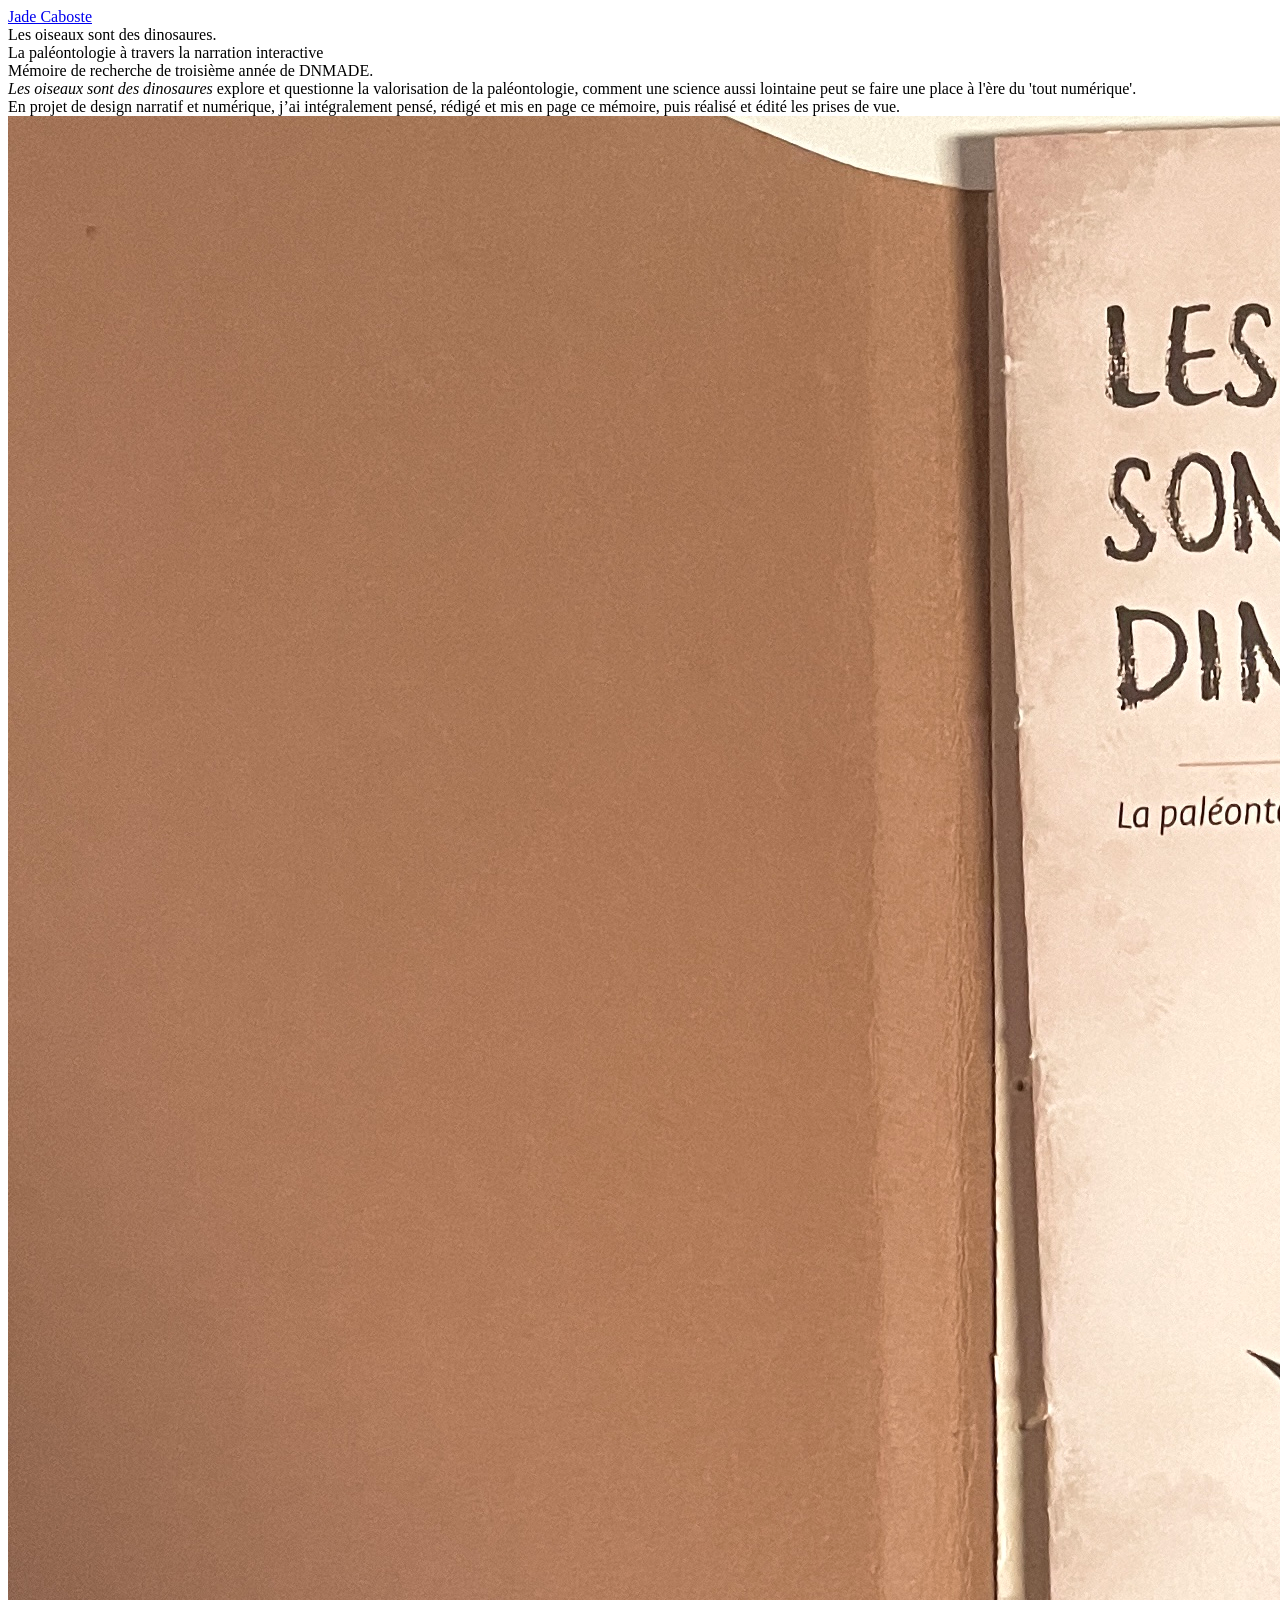
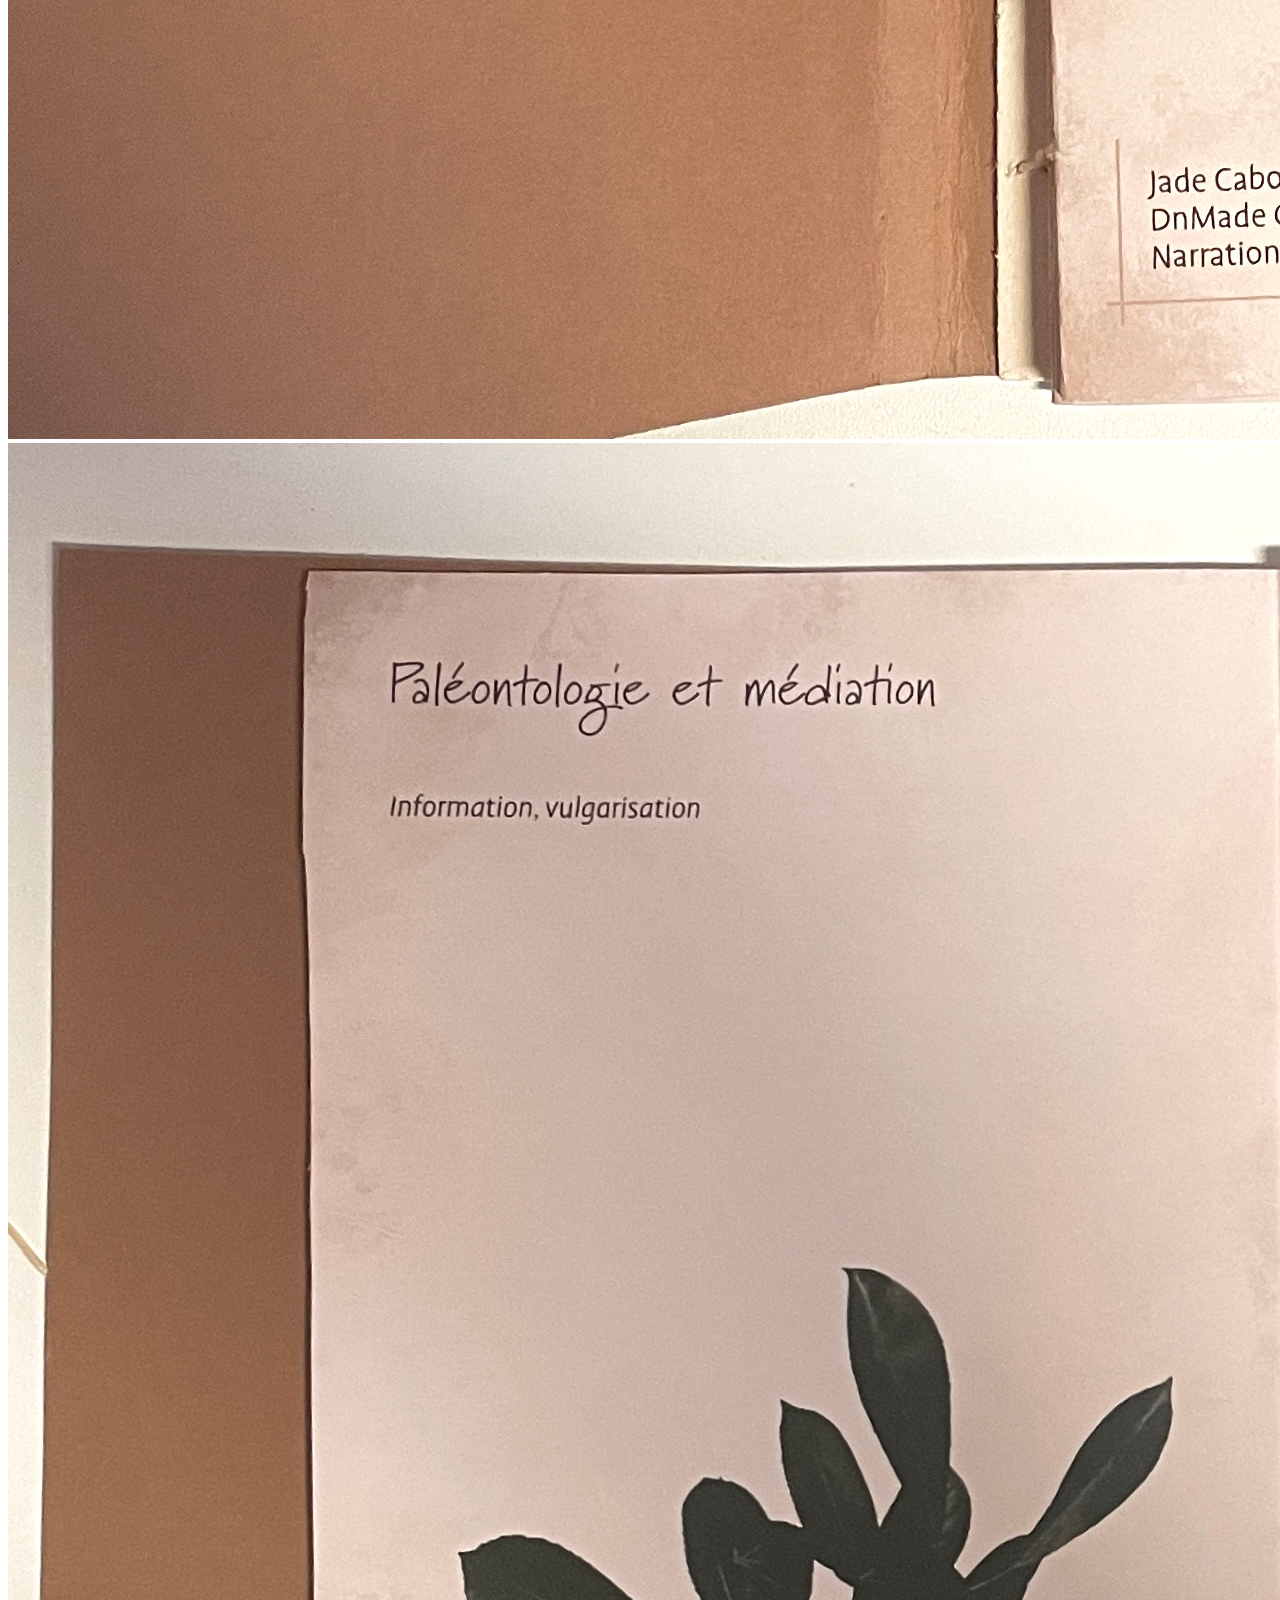
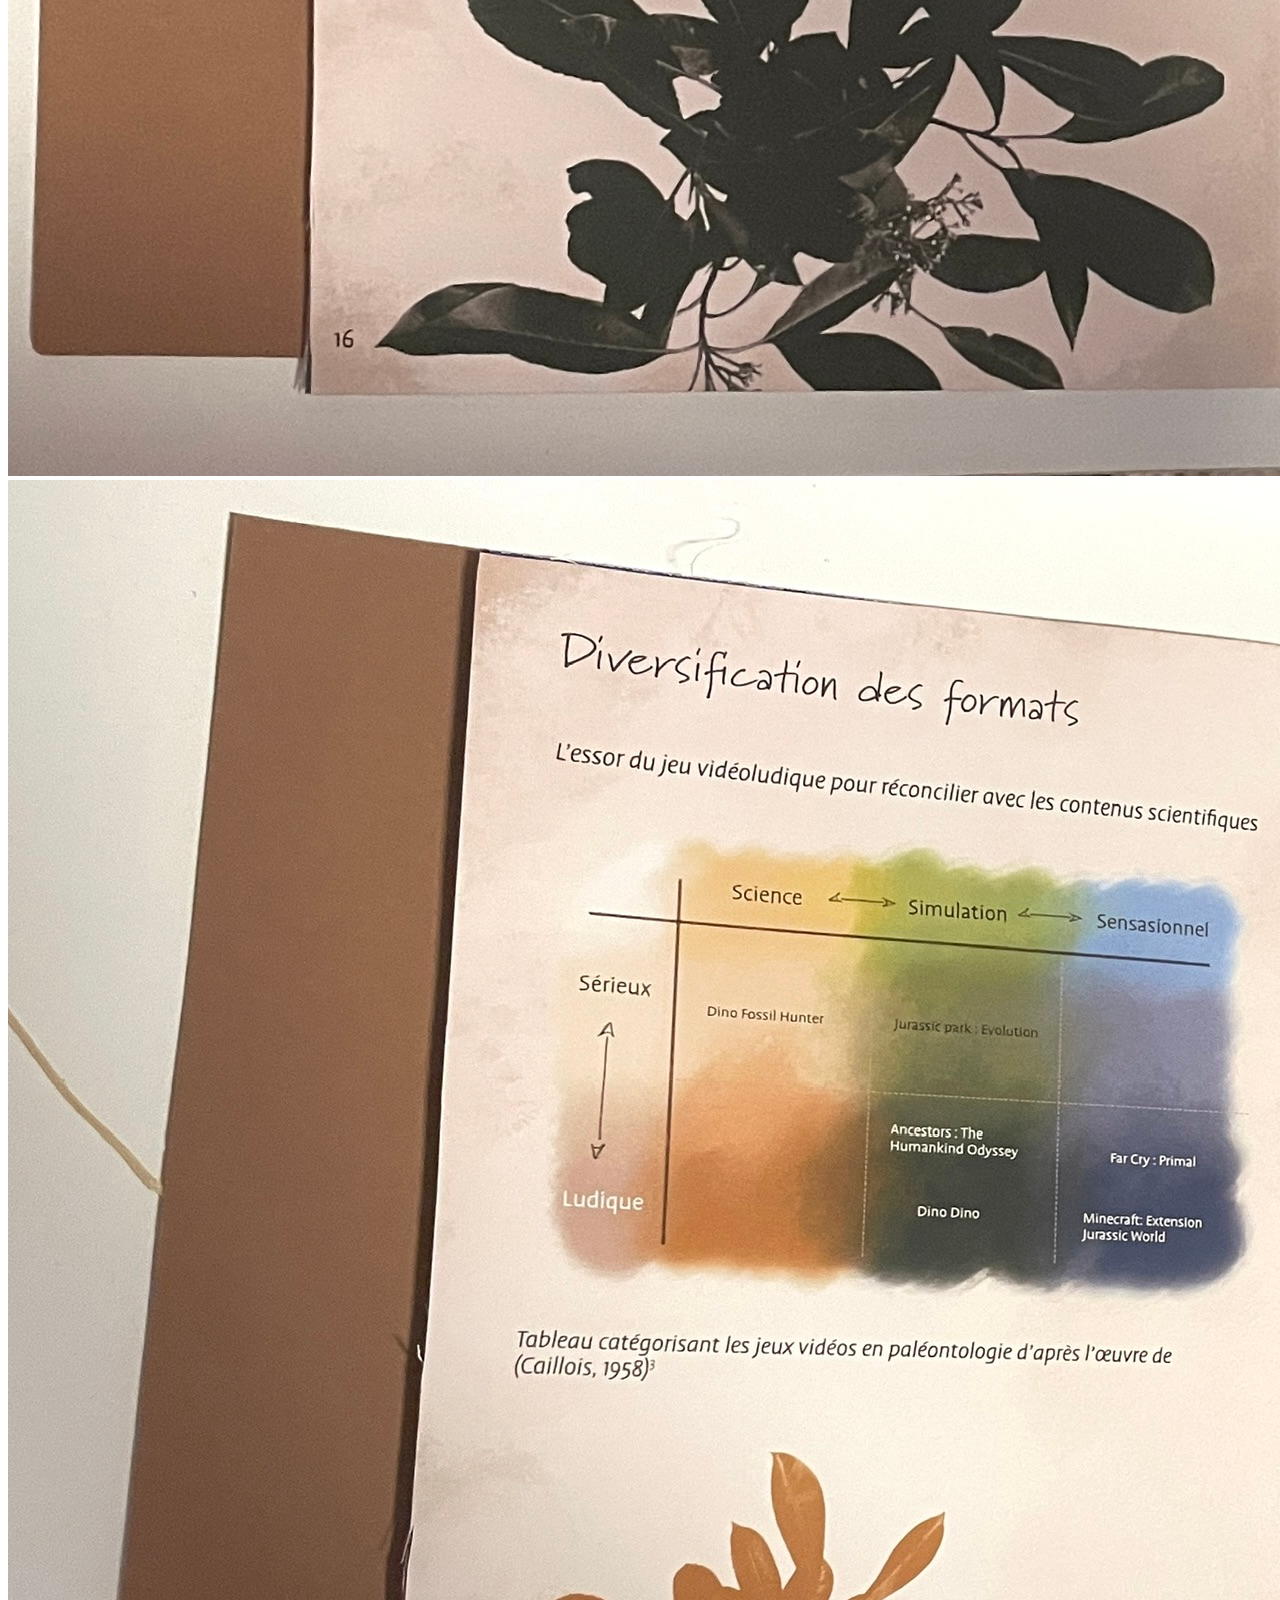
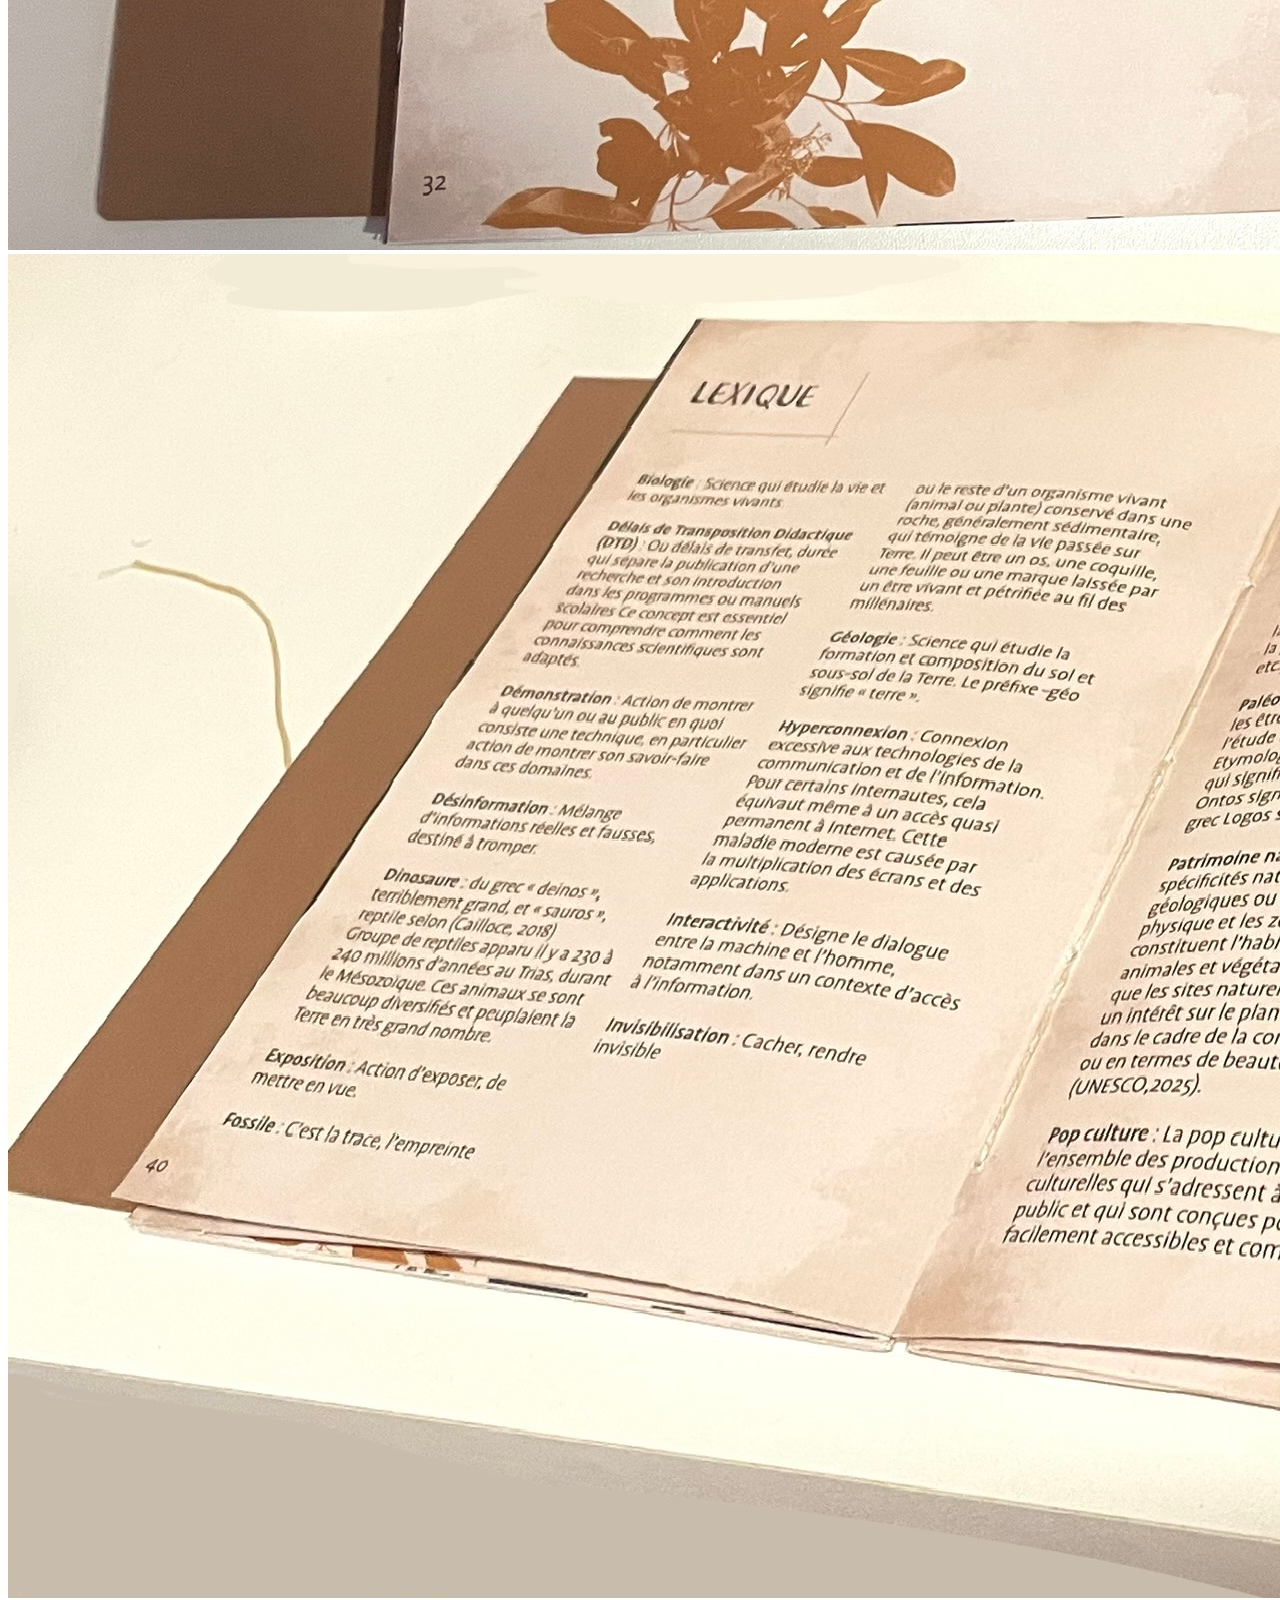
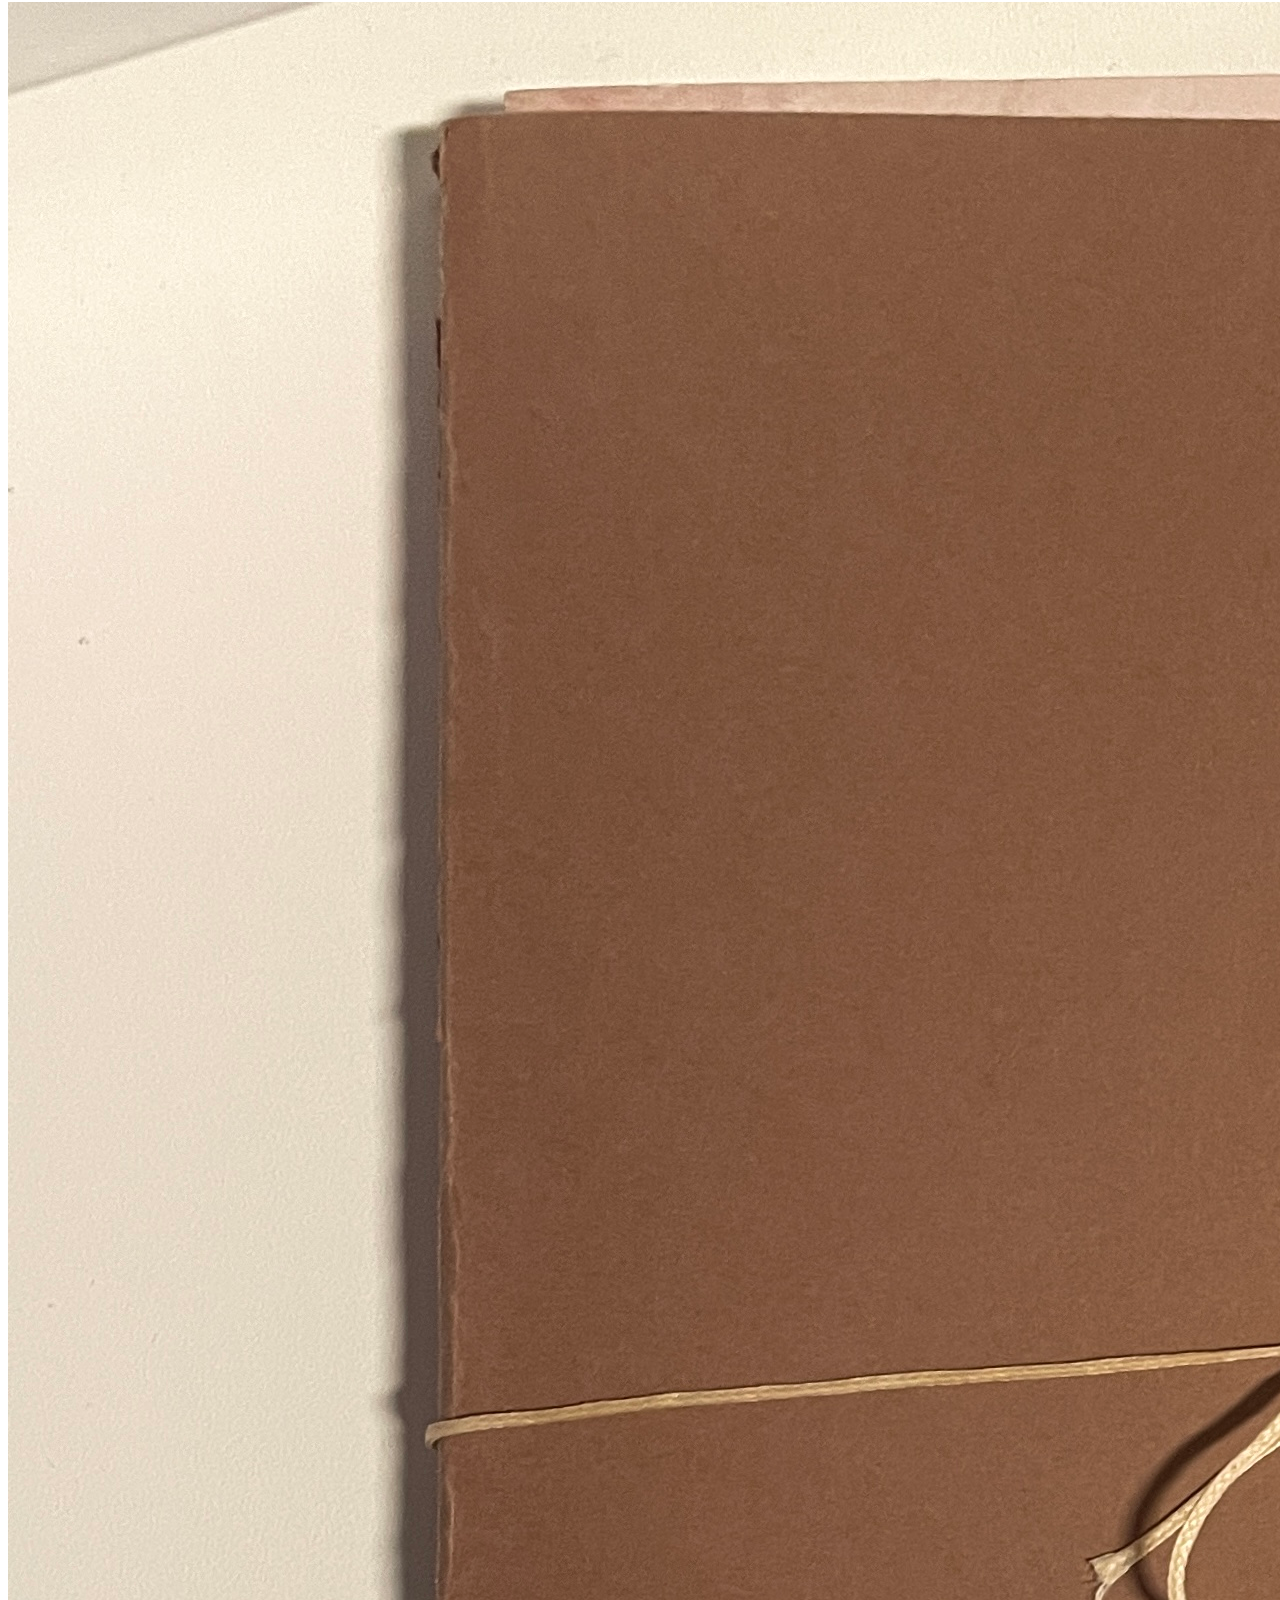
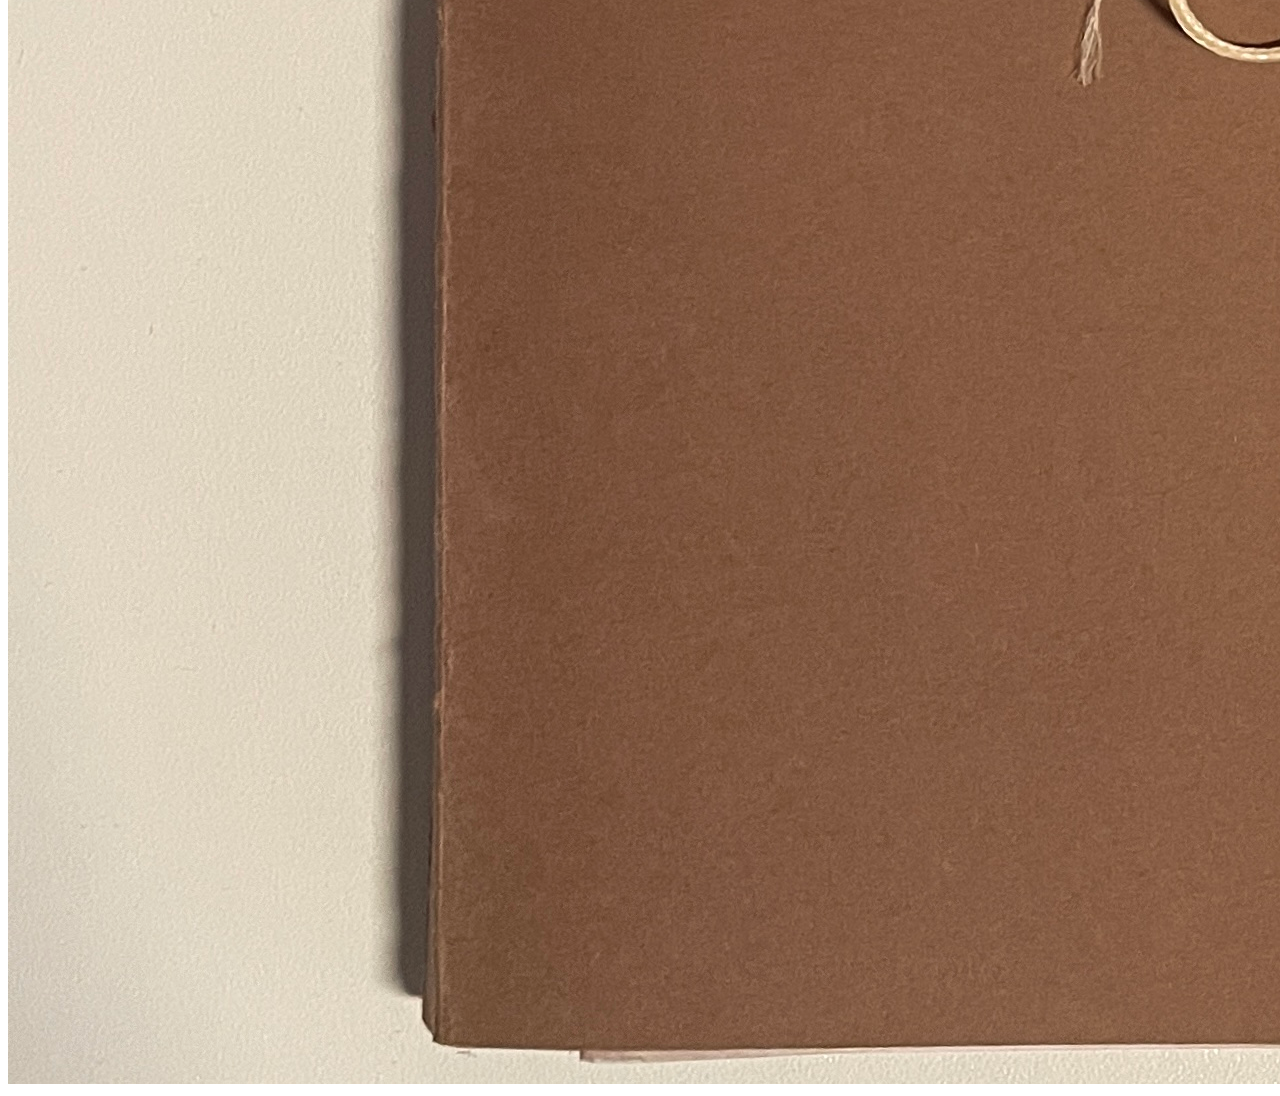
==== projet_memoire.html @ d06b07e1 "Add files via upload" ====
<!DOCTYPE html>
<html>
    
<head>
  <title>Jade Caboste</title>
  <meta charset="UTF-8" />
  <meta name="viewport" content="width=device-width initial-scale=1" />
  <link rel="stylesheet" type="text/css" href="./ressources/CSS/style jc.css" />
  <!-- <link rel="stylesheet" type="text/css" href="stylemobile.css" />
  <link rel="stylesheet" type="text/css" href="styledesktop.css" />  <!-- ici mobile first donc css bureau contredis et fixe nouvelles règles mais css est basé sur mobile -->

 <meta name="author" content="Jade Caboste">
 <meta name="keywords" content="Portfolio, Design Graphique, Jeux Vidéo">
 <meta name="description" content="Artiste et designer graphique multimédia. Bienvenue sur mon portfolio.">


  <link rel="icon" href="./ressources/images/encart.png">
</head>

<body>
  <main class="container-projet"> <!-- container principal - parent -->

    <aside class="item-descriptionprojet"> <!-- bloc enfant prez projet à gauche -->

        <a href="index.html" class="retourindex">Jade Caboste</a>
        <div class="titre-projet">Les oiseaux sont des dinosaures.<br>La paléontologie à travers la narration interactive</div>
        <div class="description-projet">
          Mémoire de recherche de troisième année de DNMADE.
          <br>
          <i>Les oiseaux sont des dinosaures</i> explore et questionne la valorisation de la paléontologie, comment une science aussi lointaine peut se faire une place à l'ère du 'tout numérique'.
          <br>
          En projet de design narratif et numérique, j’ai intégralement pensé, rédigé et mis en page ce mémoire, puis réalisé et édité les prises de vue.
        </div>

    </aside> <!-- fin item sidebar -->

    <section class="item-photosprojet"> <!-- bloc enfant qui contient les photos à droite -->

        <div class="portfolio-projet-titre">
            <img class="projet-img" src="./ressources/images/projet/memoire/memoire (2).jpg" alt="Jade Caboste mémoire recherche paléontologie graphisme édition dnmade marseille">
        </div>

        <div class="portfolio-projet-titre">
            <img class="projet-img" src="./ressources/images/projet/memoire/memoire (3).jpg" alt="Jade Caboste mémoire recherche paléontologie graphisme édition dnmade marseille">
        </div>

        <div class="portfolio-projet-titre">
            <img class="projet-img" src="./ressources/images/projet/memoire/memoire (4).jpeg" alt="Jade Caboste mémoire recherche paléontologie graphisme édition dnmade marseille">
        </div>

        <div class="portfolio-projet-titre">
            <img class="projet-img" src="./ressources/images/projet/memoire/memoire (5).jpeg" alt="Jade Caboste mémoire recherche paléontologie graphisme édition dnmade marseille">
        </div>

        <div class="portfolio-projet-titre">
            <img class="projet-img" src="./ressources/images/projet/memoire/memoire.jpg" alt="Jade Caboste mémoire recherche paléontologie graphisme édition dnmade marseille">

 
        </div>
    </section> <!-- fin item portfolio -->
   </main> <!-- fin container -->
 </body>
</html>
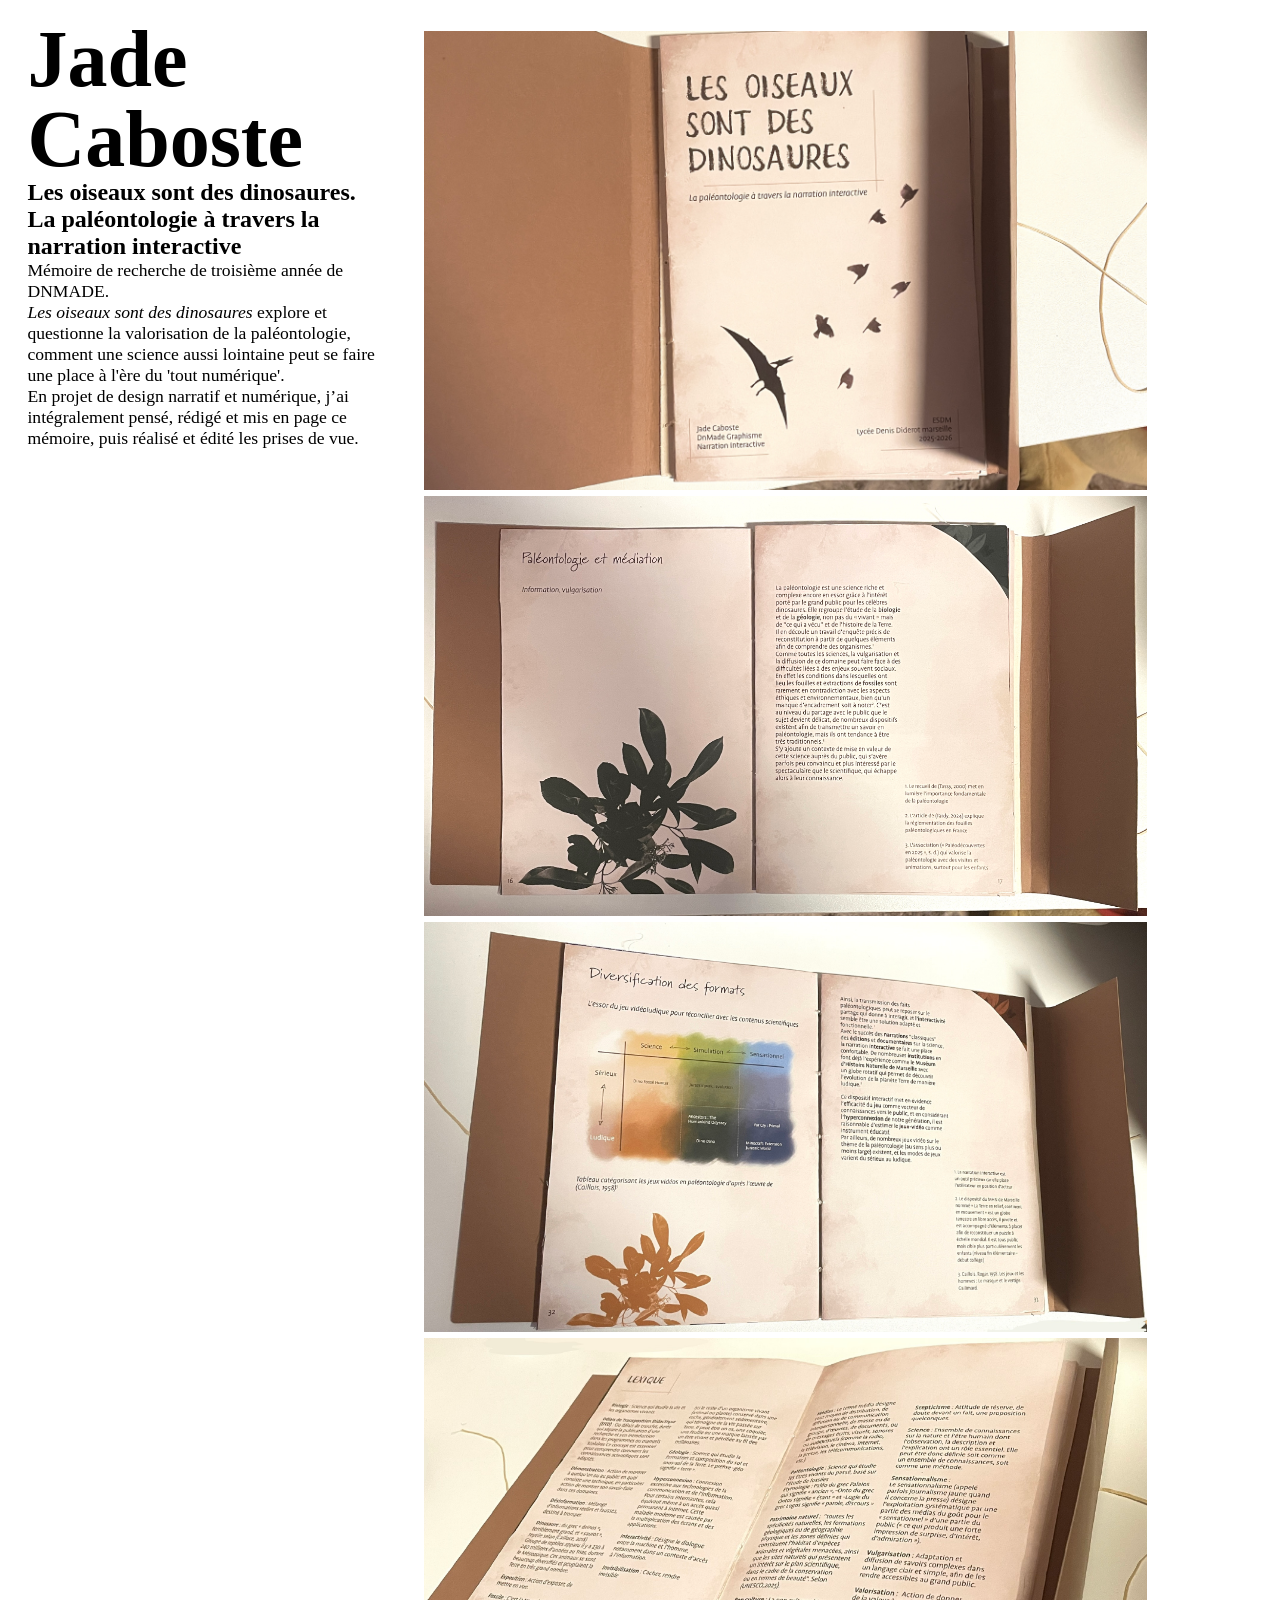
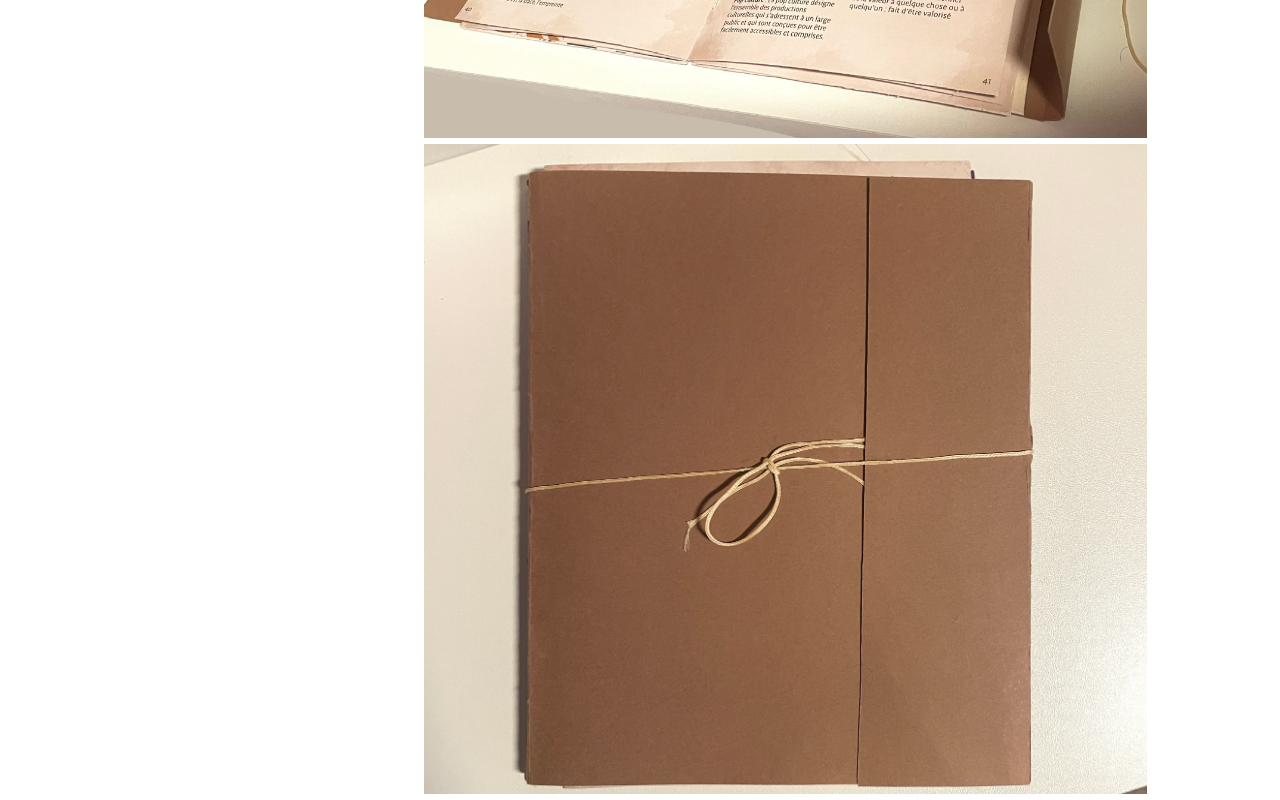
==== commit 812b9510: "Add files via upload" ====
--- a/projet_memoire.html
+++ b/projet_memoire.html
@@ -5,7 +5,7 @@
   <title>Jade Caboste</title>
   <meta charset="UTF-8" />
   <meta name="viewport" content="width=device-width initial-scale=1" />
-  <link rel="stylesheet" type="text/css" href="./ressources/CSS/style jc.css" />
+  <link rel="stylesheet" type="text/css" href="./ressources/CSS/style-jc.css" />
   <!-- <link rel="stylesheet" type="text/css" href="stylemobile.css" />
   <link rel="stylesheet" type="text/css" href="styledesktop.css" />  <!-- ici mobile first donc css bureau contredis et fixe nouvelles règles mais css est basé sur mobile -->
 
--- a/ressources/CSS/style-jc.css
+++ b/ressources/CSS/style-jc.css
@@ -0,0 +1,384 @@
+@font-face {
+    font-family: "standardboldit";
+    src: url(./ressources/font/Jost-Medium.ttf);
+    font-style: normal
+    font-weight: 600;
+}
+
+@font-face {
+    font-family: "sprat";
+    src: url(./ressources/font/Jost-Light.ttf);
+    font-style: normal
+    font-weight: 600;
+}
+
+body{
+    font-family: "sprat";
+    padding: 1px;
+    margin: 50px;
+    margin-top: 30px;
+    height: 110vh;
+    cursor: url(./ressources/images/sapin1.png);
+}
+
+html{
+    scroll-behavior: smooth;
+}
+
+
+/* ************** portfolio flexbox ****************** */
+
+.container{
+  width: 100%;
+  height: 100%;
+  display: flex; /* active flexbox */
+  flex-direction: row; /* aligne les items en ligne */
+  flex-wrap: wrap; /* autorise les items Ã  passer Ã  la ligne */
+  justify-content: flex-start; /* justifie Ã©lÃ©ments depuis le start en haut Ã  gauche */
+  align-items: flex-start; /* aligne Ã©lÃ©ments depuis le start en haut Ã  gauche */
+    margin-top: -1%;
+    margin-left: -2%;
+}
+
+.item-sidebar{
+  width: 300px;
+  height: auto; /* height auto selon content */
+  flex-grow: 1; /* autorise l'item Ã  grow en largeur */
+}
+
+.item-portfolio{
+  width: 600px;
+  height: 100%;
+  flex-grow: 2; /* autorise l'item Ã  grow en largeur, 2 fois plus que celui qui a flex-grow: 1; */
+  padding-right: ;
+  padding-top: 1%;
+}
+
+.contact-sidebar{
+    font-family: "standardboldit";
+    font-size: 1.5em;
+    font-weight: 600;
+    color: black; 
+    margin-bottom: -5px;
+}
+
+.infos-sidebar{
+    font-family: "sprat";
+    font-size: 1.3em;
+    color: black;
+    padding-bottom: 30px;
+}
+
+.portfolio-img{
+    max-width: 100vh;
+    width: 100%;
+    height: 100%;
+    padding-left: 0%;
+    padding-right: 0%;
+    padding-bottom: 0%;
+    margin-bottom: -20px;
+}
+
+.portfolio-projet-titre{
+    font-family: "standardboldit";
+    font-size: 1.5em;
+    font-weight: 600;
+    color: black;
+    padding-left: 0%;
+}
+
+.portfolio-projet-info{
+    font-family: "sprat";
+    font-size: 1.4em;
+    color: black;
+    padding-left: 0%;
+    margin-top: -27px;
+    margin-bottom: 8%;
+}
+
+
+/* ************** pages projets flexbox ****************** */
+
+.container-projet{
+  width: 100%;
+  height: 100%;
+  display: flex; /* active flexbox */
+  flex-direction: row; /* aligne les items en ligne */
+  flex-wrap: wrap; /* autorise les items Ã  passer Ã  la ligne */
+  justify-content: flex-start; /* justifie Ã©lÃ©ments depuis le start en haut Ã  gauche */
+  align-items: flex-start; /* aligne Ã©lÃ©ments depuis le start en haut Ã  gauche */  
+  margin-top: -1%;
+  margin-left: -2%;
+}
+
+.item-descriptionprojet{
+  width: 300px;
+  height: auto;
+  flex-grow: 1; /* autorise l'item Ã  grow en largeur */
+  padding-right: 3%;
+}
+
+.item-photosprojet{
+  width: 600px;
+  height: 100%;
+  flex-grow: 2; /* autorise l'item Ã  grow en largeur, 2 fois plus que celui qui a flex-grow: 1; */
+  padding-right: 5%;
+  padding-top: 1%;
+}
+
+.titre-projet{
+    font-family: "standardboldit";
+    font-size: 1.5em;
+    font-weight: 600;
+    color: black;
+    margin-top: 30%;
+}
+
+.description-projet{
+    font-family: "sprat";
+    font-size: 1.1em;
+    color: black;
+    padding-bottom: 30px;
+}
+
+.projet-img{
+    max-width: 100vh;
+    width: 100%;
+    height: 100%;
+    padding-left: 0%;
+    padding-right: 5%;
+    padding-bottom: 0%;
+}
+
+
+
+/* ************** textes centre pages ****************** */
+
+.presentation{
+    font-family: "standardboldit";
+    font-size: 3em;
+    font-weight: 600;
+    color: black;
+    line-height: 150%; 
+    text-align:center;
+    margin: auto;
+    width: 90vw;
+    margin-top: 30vh;
+} 
+
+.retourindex{
+    font-family: "standardboldit";
+    font-size: 5em;
+    font-weight: 600;
+    line-height: 100%;
+    text-decoration: none;
+    float: left;
+    color: black;
+    padding-right: 50px;
+}
+
+.contact{
+    font-family: "standardboldit";
+    font-size: 2em;
+    font-weight: 600;
+    color: black;
+    line-height: 150%; 
+    text-align:center;
+    margin: auto ;
+    width: 65vw;
+    margin-top: 20vh;    
+}
+
+/* .apropos{
+    font-family: "sporting";
+    font-size: 2em;
+    font-weight: 600;
+    color:#F86147;
+    line-height: 150%; 
+    text-align:center;
+    margin: auto ;
+    width: 65vw;
+    margin-top: 20vh;   
+}  */
+
+.photo{
+    font-family: "standardboldit";
+    font-size: 2em;
+    font-weight: 600;
+    color: black;
+    line-height: 150%; 
+    text-align:center;
+    margin: auto ;
+    width: 65vw;
+    margin-top: 20vh; 
+}
+
+/*.pres{
+    font-family: "sporting";
+    font-size: 4em;
+    font-weight: 600;
+    color: #F86147; 
+} */
+
+
+
+/* ************** titre et nav ****************** */
+
+.menu{
+    padding-left: 0%;
+    padding-top: 1%;
+    list-style-type: none;
+} 
+
+.menu li{
+    display: inline;
+}
+
+.menu_projets{
+    padding-left: 0%;
+    padding-top: 15%;
+    width: 15vw;
+    list-style-type: none;
+    line-height: 170%;
+} 
+
+nav li a{
+    font-family: "standardboldit";
+    text-decoration: none;
+    color: black;
+    font-weight: 600;
+    padding-right: 1%;
+}
+
+.retourindex:hover{
+    color: darkslategray;
+}
+
+.hoverorange:hover{
+    color: darkslategray;
+    /* font-style: italic; */ 
+}
+
+
+/* ************** cv colonnes ****************** */
+
+
+.cvcolonne_parent{
+    display: flex;
+    flex-direction: column;
+    width: 100%;
+}
+
+.cvcolonne_parcours{
+    flex: 50%;
+    font-family: "sprat";
+    font-size: 1em;
+    font-weight: 600;
+    color: black;
+    line-height: 150%; 
+    text-align:left;
+    margin-top: 5vh;
+}
+
+.cvcolonne_skills{
+    flex: 50%;
+    font-family: "sprat";
+    font-size: 1em;
+    font-weight: 600;
+    color: black;
+    line-height: 150%; 
+    text-align:left;
+    margin-top: 5vh;
+}
+
+.cvcolonne_telecharger{
+    flex: 50%;
+    font-family: "sprat";
+    font-size: 1em;
+    font-weight: 600;
+    color: black;
+    line-height: 150%; 
+    text-align:left;
+    margin-top: 5vh;
+}
+
+a{
+    text-decoration: none;
+    color: black;
+}
+
+
+
+/* ************** portfolio ****************** */
+
+
+/* .portfolio_parent{
+    display: flex;
+    flex-direction: column;
+    width: 100%;
+    margin-bottom: 10%;
+}
+
+/* (enfant) image Ã  afficher au survol */
+/* div.afficherimage{ 
+    display:none;
+}
+
+.portfolio_titre{
+    flex: 50%;
+    font-family: "standardboldit";
+    font-size: 1em;
+    font-weight: 600;
+    color: black;
+    line-height: 150%; 
+    text-align:left;
+    margin-top: 5vh;
+}
+
+/* (parent) texte Ã  survoler pour afficher img */
+/* div.portfolio_titre:hover .afficherimage{ 
+    display: block;
+}
+
+
+
+/* ************** pages projets ****************** */
+
+/*
+.projet_conteneur{
+    display: flex;
+}
+
+.projet{
+    padding-left: 5%;
+    padding-right: 5%;
+    padding-top: 5%;
+    width: 100%;
+}
+
+.projet_titre{
+    font-family: "standardboldit";
+    font-size: 1em;
+    font-weight: 600;
+    color: black;
+    line-height: 150%; 
+    text-align:left;
+    margin-left: 0px;
+    margin-top: 0px;
+}
+
+.projet_description{
+    font-family: "sprat";
+    font-size: 1em;
+    font-weight: 600;
+    color: black;
+    line-height: 150%; 
+    text-align:left;
+    margin-left: 0px;
+    margin-top: 0px;
+}
+
+ */
+
+
+
